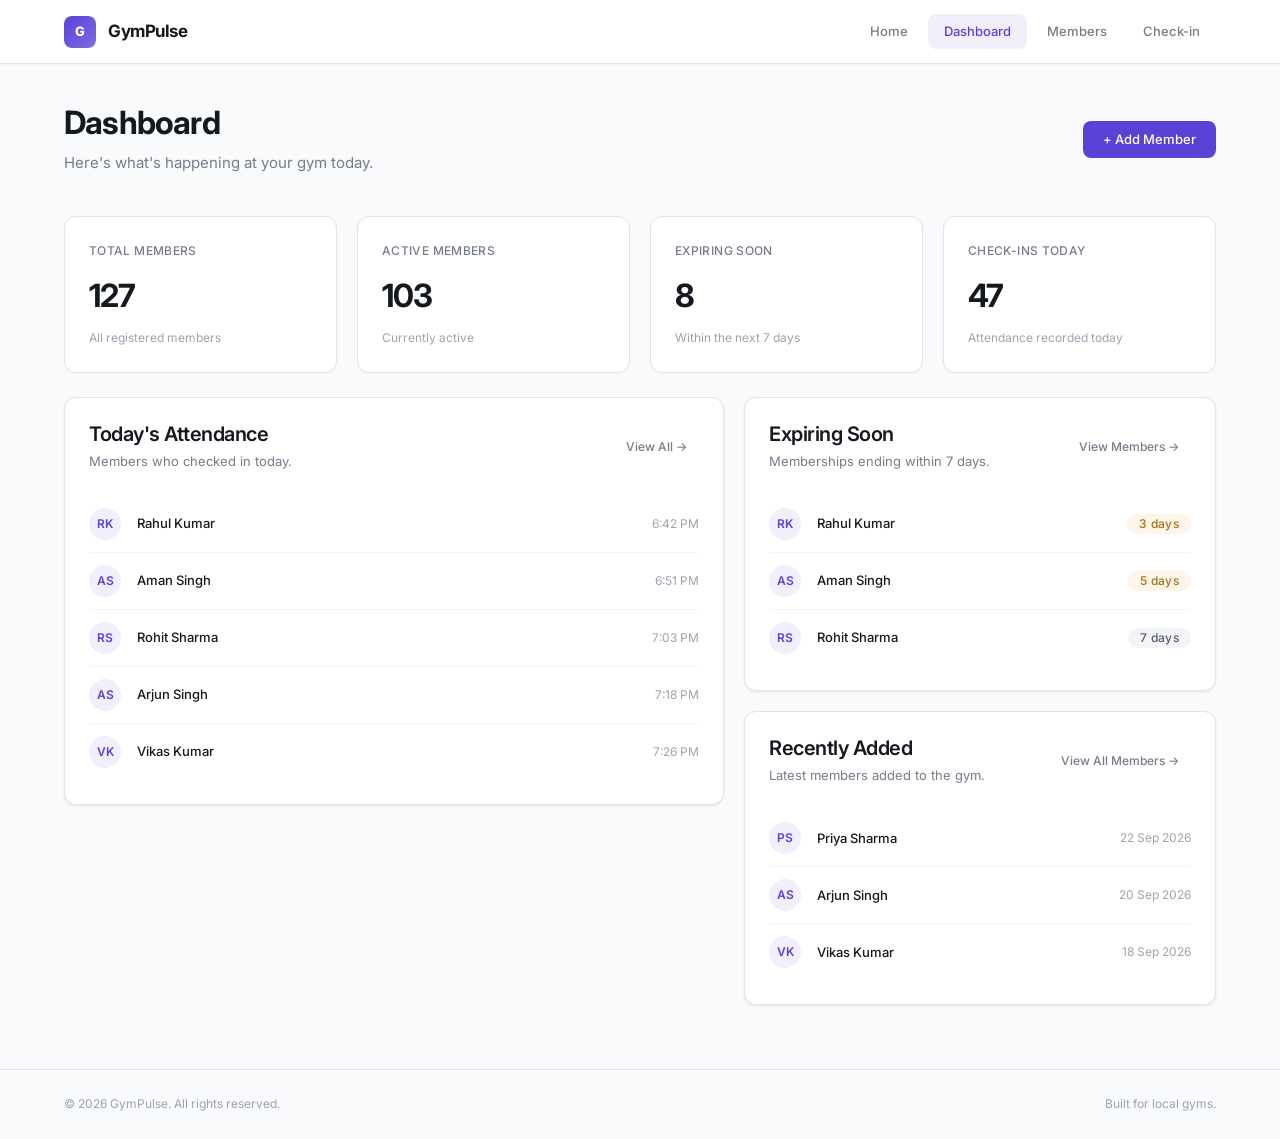
==== admin.html @ eabd54e1 "build dashboard and members UI" ====
<!DOCTYPE html>
<html lang="en">
<head>
  <meta charset="UTF-8">
  <meta name="viewport" content="width=device-width, initial-scale=1.0">
  <meta name="description" content="GymPulse Admin Dashboard — Overview of gym stats, attendance, and membership status.">
  <title>Dashboard — GymPulse</title>
  <link rel="stylesheet" href="css/style.css">
</head>
<body>
  <div class="page">

    <!-- Navigation -->
    <nav class="nav" aria-label="Main navigation">
      <div class="container nav__inner">
        <a href="index.html" class="nav__brand" id="nav-brand">
          <div class="nav__logo" aria-hidden="true">G</div>
          <span class="nav__brand-name">GymPulse</span>
        </a>

        <button
          class="nav__toggle"
          id="nav-toggle"
          aria-label="Toggle navigation menu"
          aria-expanded="false"
          aria-controls="nav-links"
        >
          <span></span>
          <span></span>
          <span></span>
        </button>

        <div class="nav__links" id="nav-links" role="menubar">
          <a href="index.html" class="nav__link" role="menuitem">Home</a>
          <a href="admin.html" class="nav__link" role="menuitem">Dashboard</a>
          <a href="members.html" class="nav__link" role="menuitem">Members</a>
          <a href="check-in.html" class="nav__link" role="menuitem">Check-in</a>
        </div>
      </div>
    </nav>

    <!-- Main Content -->
    <main class="page__content">
      <div class="container">

        <!-- Page Header -->
        <header class="page-header">
          <div class="page-header__row">
            <div>
              <h1 class="page-header__title">Dashboard</h1>
              <p class="page-header__subtitle">Here's what's happening at your gym today.</p>
            </div>
            <a href="add-member.html" class="btn btn--primary" id="btn-add-member">
              + Add Member
            </a>
          </div>
        </header>

        <!-- Stats Grid -->
        <section class="stats-grid mb-6" aria-label="Gym statistics">
          <div class="stat-card" id="stat-total-members">
            <p class="stat-card__label">Total Members</p>
            <p class="stat-card__value">127</p>
            <p class="stat-card__change">All registered members</p>
          </div>
          <div class="stat-card" id="stat-active-members">
            <p class="stat-card__label">Active Members</p>
            <p class="stat-card__value">103</p>
            <p class="stat-card__change">Currently active</p>
          </div>
          <div class="stat-card" id="stat-expiring-soon">
            <p class="stat-card__label">Expiring Soon</p>
            <p class="stat-card__value">8</p>
            <p class="stat-card__change">Within the next 7 days</p>
          </div>
          <div class="stat-card" id="stat-checkins-today">
            <p class="stat-card__label">Check-ins Today</p>
            <p class="stat-card__value">47</p>
            <p class="stat-card__change">Attendance recorded today</p>
          </div>
        </section>

        <!-- Dashboard Content Grid -->
        <div class="dashboard-grid">

          <!-- Today's Attendance (primary column) -->
          <section class="card dashboard-grid__main" aria-label="Today's attendance">
            <div class="card__header flex items-center justify-between">
              <div>
                <h2 class="card__title">Today's Attendance</h2>
                <p class="card__description">Members who checked in today.</p>
              </div>
              <a href="members.html" class="btn btn--ghost btn--sm" id="link-view-attendance">View All →</a>
            </div>

            <div class="list" id="attendance-list">
              <div class="list__item">
                <div class="flex items-center gap-4">
                  <div class="avatar avatar--sm" aria-hidden="true">RK</div>
                  <span class="list__item-name">Rahul Kumar</span>
                </div>
                <span class="list__item-meta">6:42 PM</span>
              </div>
              <div class="list__item">
                <div class="flex items-center gap-4">
                  <div class="avatar avatar--sm" aria-hidden="true">AS</div>
                  <span class="list__item-name">Aman Singh</span>
                </div>
                <span class="list__item-meta">6:51 PM</span>
              </div>
              <div class="list__item">
                <div class="flex items-center gap-4">
                  <div class="avatar avatar--sm" aria-hidden="true">RS</div>
                  <span class="list__item-name">Rohit Sharma</span>
                </div>
                <span class="list__item-meta">7:03 PM</span>
              </div>
              <div class="list__item">
                <div class="flex items-center gap-4">
                  <div class="avatar avatar--sm" aria-hidden="true">AS</div>
                  <span class="list__item-name">Arjun Singh</span>
                </div>
                <span class="list__item-meta">7:18 PM</span>
              </div>
              <div class="list__item">
                <div class="flex items-center gap-4">
                  <div class="avatar avatar--sm" aria-hidden="true">VK</div>
                  <span class="list__item-name">Vikas Kumar</span>
                </div>
                <span class="list__item-meta">7:26 PM</span>
              </div>
            </div>
          </section>

          <!-- Sidebar column -->
          <div class="dashboard-grid__side">

            <!-- Expiring Soon -->
            <section class="card" aria-label="Expiring memberships">
              <div class="card__header flex items-center justify-between">
                <div>
                  <h2 class="card__title">Expiring Soon</h2>
                  <p class="card__description">Memberships ending within 7 days.</p>
                </div>
                <a href="members.html" class="btn btn--ghost btn--sm" id="link-view-expiring">View Members →</a>
              </div>

              <div class="list" id="expiring-list">
                <div class="list__item">
                  <div class="flex items-center gap-4">
                    <div class="avatar avatar--sm" aria-hidden="true">RK</div>
                    <span class="list__item-name">Rahul Kumar</span>
                  </div>
                  <span class="badge badge--warning">3 days</span>
                </div>
                <div class="list__item">
                  <div class="flex items-center gap-4">
                    <div class="avatar avatar--sm" aria-hidden="true">AS</div>
                    <span class="list__item-name">Aman Singh</span>
                  </div>
                  <span class="badge badge--warning">5 days</span>
                </div>
                <div class="list__item">
                  <div class="flex items-center gap-4">
                    <div class="avatar avatar--sm" aria-hidden="true">RS</div>
                    <span class="list__item-name">Rohit Sharma</span>
                  </div>
                  <span class="badge badge--neutral">7 days</span>
                </div>
              </div>
            </section>

            <!-- Recently Added -->
            <section class="card" aria-label="Recently added members">
              <div class="card__header flex items-center justify-between">
                <div>
                  <h2 class="card__title">Recently Added</h2>
                  <p class="card__description">Latest members added to the gym.</p>
                </div>
                <a href="members.html" class="btn btn--ghost btn--sm" id="link-view-all-members">View All Members →</a>
              </div>

              <div class="list" id="recent-members-list">
                <div class="list__item">
                  <div class="flex items-center gap-4">
                    <div class="avatar avatar--sm" aria-hidden="true">PS</div>
                    <span class="list__item-name">Priya Sharma</span>
                  </div>
                  <span class="list__item-meta">22 Sep 2026</span>
                </div>
                <div class="list__item">
                  <div class="flex items-center gap-4">
                    <div class="avatar avatar--sm" aria-hidden="true">AS</div>
                    <span class="list__item-name">Arjun Singh</span>
                  </div>
                  <span class="list__item-meta">20 Sep 2026</span>
                </div>
                <div class="list__item">
                  <div class="flex items-center gap-4">
                    <div class="avatar avatar--sm" aria-hidden="true">VK</div>
                    <span class="list__item-name">Vikas Kumar</span>
                  </div>
                  <span class="list__item-meta">18 Sep 2026</span>
                </div>
              </div>
            </section>

          </div>
        </div>

      </div>
    </main>

    <!-- Footer -->
    <footer class="footer">
      <div class="container footer__inner">
        <p class="footer__text">&copy; 2026 GymPulse. All rights reserved.</p>
        <p class="footer__text">Built for local gyms.</p>
      </div>
    </footer>

  </div>

  <script src="js/app.js"></script>
</body>
</html>
---- css/style.css ----
/* ============================================
   GYM MANAGEMENT SYSTEM — Design System
   ============================================ */

/* --- Google Fonts --- */
@import url('https://fonts.googleapis.com/css2?family=Inter:wght@300;400;500;600;700;800&display=swap');

/* ============================================
   1. CSS Custom Properties (Design Tokens)
   ============================================ */
:root {
  /* --- Color Palette --- */
  --color-primary:        hsl(250, 65%, 55%);
  --color-primary-light:  hsl(250, 65%, 65%);
  --color-primary-dark:   hsl(250, 65%, 42%);
  --color-primary-subtle: hsl(250, 60%, 96%);

  --color-accent:         hsl(160, 60%, 45%);
  --color-accent-light:   hsl(160, 55%, 55%);
  --color-accent-subtle:  hsl(160, 50%, 95%);

  --color-danger:         hsl(0, 70%, 58%);
  --color-danger-subtle:  hsl(0, 70%, 96%);

  --color-warning:        hsl(38, 90%, 55%);
  --color-warning-subtle: hsl(38, 80%, 95%);

  --color-success:        hsl(150, 55%, 45%);
  --color-success-subtle: hsl(150, 50%, 95%);

  /* --- Neutrals --- */
  --color-white:          #ffffff;
  --color-gray-50:        hsl(220, 20%, 98%);
  --color-gray-100:       hsl(220, 18%, 96%);
  --color-gray-200:       hsl(220, 16%, 90%);
  --color-gray-300:       hsl(220, 14%, 82%);
  --color-gray-400:       hsl(220, 10%, 65%);
  --color-gray-500:       hsl(220, 8%, 50%);
  --color-gray-600:       hsl(220, 10%, 38%);
  --color-gray-700:       hsl(220, 14%, 28%);
  --color-gray-800:       hsl(220, 18%, 18%);
  --color-gray-900:       hsl(220, 22%, 10%);

  /* --- Surfaces --- */
  --surface-page:         var(--color-gray-50);
  --surface-card:         var(--color-white);
  --surface-elevated:     var(--color-white);
  --surface-nav:          var(--color-white);

  /* --- Text --- */
  --text-primary:         var(--color-gray-900);
  --text-secondary:       var(--color-gray-500);
  --text-tertiary:        var(--color-gray-400);
  --text-inverse:         var(--color-white);
  --text-link:            var(--color-primary);

  /* --- Typography --- */
  --font-family:          'Inter', -apple-system, BlinkMacSystemFont, 'Segoe UI', sans-serif;
  --font-size-xs:         0.75rem;    /* 12px */
  --font-size-sm:         0.8125rem;  /* 13px */
  --font-size-base:       0.9375rem;  /* 15px */
  --font-size-md:         1.0625rem;  /* 17px */
  --font-size-lg:         1.25rem;    /* 20px */
  --font-size-xl:         1.5rem;     /* 24px */
  --font-size-2xl:        2rem;       /* 32px */
  --font-size-3xl:        2.5rem;     /* 40px */

  --font-weight-light:    300;
  --font-weight-regular:  400;
  --font-weight-medium:   500;
  --font-weight-semibold: 600;
  --font-weight-bold:     700;
  --font-weight-extra:    800;

  --line-height-tight:    1.2;
  --line-height-normal:   1.5;
  --line-height-relaxed:  1.7;

  --letter-spacing-tight: -0.025em;
  --letter-spacing-normal: 0;
  --letter-spacing-wide:  0.03em;

  /* --- Spacing --- */
  --space-1:  0.25rem;   /* 4px */
  --space-2:  0.5rem;    /* 8px */
  --space-3:  0.75rem;   /* 12px */
  --space-4:  1rem;      /* 16px */
  --space-5:  1.25rem;   /* 20px */
  --space-6:  1.5rem;    /* 24px */
  --space-8:  2rem;      /* 32px */
  --space-10: 2.5rem;    /* 40px */
  --space-12: 3rem;      /* 48px */
  --space-16: 4rem;      /* 64px */
  --space-20: 5rem;      /* 80px */

  /* --- Border Radius --- */
  --radius-sm:   0.375rem;  /* 6px */
  --radius-md:   0.5rem;    /* 8px */
  --radius-lg:   0.75rem;   /* 12px */
  --radius-xl:   1rem;      /* 16px */
  --radius-full: 9999px;

  /* --- Shadows --- */
  --shadow-xs:   0 1px 2px hsla(220, 20%, 10%, 0.04);
  --shadow-sm:   0 1px 3px hsla(220, 20%, 10%, 0.06), 0 1px 2px hsla(220, 20%, 10%, 0.04);
  --shadow-md:   0 4px 6px hsla(220, 20%, 10%, 0.06), 0 2px 4px hsla(220, 20%, 10%, 0.04);
  --shadow-lg:   0 10px 15px hsla(220, 20%, 10%, 0.06), 0 4px 6px hsla(220, 20%, 10%, 0.03);
  --shadow-xl:   0 20px 25px hsla(220, 20%, 10%, 0.08), 0 8px 10px hsla(220, 20%, 10%, 0.04);

  /* --- Transitions --- */
  --transition-fast:   150ms ease;
  --transition-base:   200ms ease;
  --transition-slow:   300ms ease;

  /* --- Layout --- */
  --container-max:     1200px;
  --container-narrow:  800px;
  --nav-height:        4rem;
  --sidebar-width:     260px;
}


/* ============================================
   2. CSS Reset
   ============================================ */
*,
*::before,
*::after {
  box-sizing: border-box;
  margin: 0;
  padding: 0;
}

html {
  -webkit-text-size-adjust: 100%;
  -webkit-font-smoothing: antialiased;
  -moz-osx-font-smoothing: grayscale;
  scroll-behavior: smooth;
}

body {
  font-family: var(--font-family);
  font-size: var(--font-size-base);
  font-weight: var(--font-weight-regular);
  line-height: var(--line-height-normal);
  color: var(--text-primary);
  background-color: var(--surface-page);
  min-height: 100vh;
}

img, svg, video {
  display: block;
  max-width: 100%;
}

a {
  color: var(--text-link);
  text-decoration: none;
  transition: color var(--transition-fast);
}

a:hover {
  color: var(--color-primary-dark);
}

ul, ol {
  list-style: none;
}

button, input, select, textarea {
  font: inherit;
  color: inherit;
  border: none;
  outline: none;
  background: none;
}

button {
  cursor: pointer;
}

table {
  border-collapse: collapse;
  width: 100%;
}


/* ============================================
   3. Typography
   ============================================ */
h1, h2, h3, h4, h5, h6 {
  font-weight: var(--font-weight-bold);
  line-height: var(--line-height-tight);
  letter-spacing: var(--letter-spacing-tight);
  color: var(--text-primary);
}

h1 { font-size: var(--font-size-3xl); }
h2 { font-size: var(--font-size-2xl); }
h3 { font-size: var(--font-size-xl); }
h4 { font-size: var(--font-size-lg); }
h5 { font-size: var(--font-size-md); }
h6 { font-size: var(--font-size-base); font-weight: var(--font-weight-semibold); }

p {
  color: var(--text-secondary);
  line-height: var(--line-height-relaxed);
}

.text-sm { font-size: var(--font-size-sm); }
.text-xs { font-size: var(--font-size-xs); }
.text-muted { color: var(--text-tertiary); }
.text-center { text-align: center; }


/* ============================================
   4. Layout
   ============================================ */
.container {
  width: 100%;
  max-width: var(--container-max);
  margin-inline: auto;
  padding-inline: var(--space-6);
}

.container--narrow {
  max-width: var(--container-narrow);
}

.page {
  min-height: 100vh;
  display: flex;
  flex-direction: column;
}

.page__content {
  flex: 1;
  padding-top: var(--space-10);
  padding-bottom: var(--space-16);
}

.page-header {
  margin-bottom: var(--space-10);
}

.page-header__title {
  font-size: var(--font-size-2xl);
  margin-bottom: var(--space-2);
}

.page-header__subtitle {
  font-size: var(--font-size-base);
  color: var(--text-secondary);
  font-weight: var(--font-weight-regular);
}

.page-header__row {
  display: flex;
  align-items: center;
  justify-content: space-between;
  gap: var(--space-4);
  flex-wrap: wrap;
}


/* ============================================
   5. Navigation
   ============================================ */
.nav {
  background: var(--surface-nav);
  border-bottom: 1px solid var(--color-gray-200);
  height: var(--nav-height);
  position: sticky;
  top: 0;
  z-index: 100;
  box-shadow: var(--shadow-xs);
}

.nav__inner {
  display: flex;
  align-items: center;
  justify-content: space-between;
  height: 100%;
}

.nav__brand {
  display: flex;
  align-items: center;
  gap: var(--space-3);
  text-decoration: none;
  color: var(--text-primary);
}

.nav__logo {
  width: 2rem;
  height: 2rem;
  background: linear-gradient(135deg, var(--color-primary), var(--color-primary-light));
  border-radius: var(--radius-md);
  display: flex;
  align-items: center;
  justify-content: center;
  color: var(--text-inverse);
  font-weight: var(--font-weight-extra);
  font-size: var(--font-size-sm);
}

.nav__brand-name {
  font-size: var(--font-size-md);
  font-weight: var(--font-weight-bold);
  letter-spacing: var(--letter-spacing-tight);
}

.nav__links {
  display: flex;
  align-items: center;
  gap: var(--space-1);
}

.nav__link {
  display: flex;
  align-items: center;
  gap: var(--space-2);
  padding: var(--space-2) var(--space-4);
  font-size: var(--font-size-sm);
  font-weight: var(--font-weight-medium);
  color: var(--text-secondary);
  border-radius: var(--radius-md);
  transition: all var(--transition-fast);
  text-decoration: none;
}

.nav__link:hover {
  color: var(--text-primary);
  background: var(--color-gray-100);
}

.nav__link--active {
  color: var(--color-primary);
  background: var(--color-primary-subtle);
}

.nav__link--active:hover {
  color: var(--color-primary-dark);
  background: var(--color-primary-subtle);
}

/* Mobile nav toggle */
.nav__toggle {
  display: none;
  flex-direction: column;
  gap: 5px;
  padding: var(--space-2);
  cursor: pointer;
}

.nav__toggle span {
  display: block;
  width: 20px;
  height: 2px;
  background: var(--text-primary);
  border-radius: 2px;
  transition: all var(--transition-fast);
}


/* ============================================
   6. Cards
   ============================================ */
.card {
  background: var(--surface-card);
  border: 1px solid var(--color-gray-200);
  border-radius: var(--radius-lg);
  padding: var(--space-6);
  box-shadow: var(--shadow-sm);
}

.card--elevated {
  box-shadow: var(--shadow-md);
  border-color: transparent;
}

.card__header {
  margin-bottom: var(--space-6);
}

.card__title {
  font-size: var(--font-size-lg);
  font-weight: var(--font-weight-semibold);
  margin-bottom: var(--space-1);
}

.card__description {
  font-size: var(--font-size-sm);
  color: var(--text-secondary);
}


/* ============================================
   7. Buttons
   ============================================ */
.btn {
  display: inline-flex;
  align-items: center;
  justify-content: center;
  gap: var(--space-2);
  padding: var(--space-3) var(--space-5);
  font-size: var(--font-size-sm);
  font-weight: var(--font-weight-medium);
  border-radius: var(--radius-md);
  transition: all var(--transition-fast);
  white-space: nowrap;
  text-decoration: none;
  line-height: 1;
}

.btn--primary {
  background: var(--color-primary);
  color: var(--text-inverse);
}

.btn--primary:hover {
  background: var(--color-primary-dark);
  color: var(--text-inverse);
}

.btn--secondary {
  background: var(--color-gray-100);
  color: var(--text-primary);
}

.btn--secondary:hover {
  background: var(--color-gray-200);
}

.btn--outline {
  border: 1px solid var(--color-gray-300);
  color: var(--text-primary);
  background: var(--surface-card);
}

.btn--outline:hover {
  border-color: var(--color-gray-400);
  background: var(--color-gray-50);
}

.btn--danger {
  background: var(--color-danger);
  color: var(--text-inverse);
}

.btn--danger:hover {
  background: hsl(0, 70%, 50%);
  color: var(--text-inverse);
}

.btn--ghost {
  color: var(--text-secondary);
}

.btn--ghost:hover {
  background: var(--color-gray-100);
  color: var(--text-primary);
}

.btn--sm {
  padding: var(--space-2) var(--space-3);
  font-size: var(--font-size-xs);
}

.btn--lg {
  padding: var(--space-4) var(--space-8);
  font-size: var(--font-size-base);
  border-radius: var(--radius-lg);
}

.btn--full {
  width: 100%;
}


/* ============================================
   8. Forms
   ============================================ */
.form-group {
  margin-bottom: var(--space-5);
}

.form-label {
  display: block;
  font-size: var(--font-size-sm);
  font-weight: var(--font-weight-medium);
  color: var(--text-primary);
  margin-bottom: var(--space-2);
}

.form-input,
.form-select,
.form-textarea {
  width: 100%;
  padding: var(--space-3) var(--space-4);
  font-size: var(--font-size-base);
  color: var(--text-primary);
  background: var(--surface-card);
  border: 1px solid var(--color-gray-300);
  border-radius: var(--radius-md);
  transition: border-color var(--transition-fast), box-shadow var(--transition-fast);
}

.form-input:focus,
.form-select:focus,
.form-textarea:focus {
  border-color: var(--color-primary);
  box-shadow: 0 0 0 3px hsla(250, 65%, 55%, 0.12);
}

.form-input::placeholder {
  color: var(--text-tertiary);
}

.form-textarea {
  resize: vertical;
  min-height: 100px;
}

.form-hint {
  font-size: var(--font-size-xs);
  color: var(--text-tertiary);
  margin-top: var(--space-1);
}

.form-error {
  font-size: var(--font-size-xs);
  color: var(--color-danger);
  margin-top: var(--space-1);
}


/* ============================================
   9. Badges
   ============================================ */
.badge {
  display: inline-flex;
  align-items: center;
  padding: var(--space-1) var(--space-3);
  font-size: var(--font-size-xs);
  font-weight: var(--font-weight-medium);
  border-radius: var(--radius-full);
  line-height: 1;
  letter-spacing: var(--letter-spacing-wide);
}

.badge--primary {
  background: var(--color-primary-subtle);
  color: var(--color-primary);
}

.badge--success {
  background: var(--color-success-subtle);
  color: var(--color-success);
}

.badge--warning {
  background: var(--color-warning-subtle);
  color: hsl(38, 70%, 38%);
}

.badge--danger {
  background: var(--color-danger-subtle);
  color: var(--color-danger);
}

.badge--neutral {
  background: var(--color-gray-100);
  color: var(--color-gray-600);
}


/* ============================================
   10. Tables
   ============================================ */
.table-wrapper {
  overflow-x: auto;
  border: 1px solid var(--color-gray-200);
  border-radius: var(--radius-lg);
}

.table {
  width: 100%;
  font-size: var(--font-size-sm);
}

.table th {
  text-align: left;
  padding: var(--space-3) var(--space-4);
  font-weight: var(--font-weight-medium);
  color: var(--text-secondary);
  font-size: var(--font-size-xs);
  text-transform: uppercase;
  letter-spacing: var(--letter-spacing-wide);
  background: var(--color-gray-50);
  border-bottom: 1px solid var(--color-gray-200);
}

.table td {
  padding: var(--space-4);
  border-bottom: 1px solid var(--color-gray-100);
  color: var(--text-primary);
}

.table tbody tr:last-child td {
  border-bottom: none;
}

.table tbody tr:hover {
  background: var(--color-gray-50);
}

.mobile-status-badge {
  display: none;
}



/* ============================================
   11. Stats / Metrics Cards
   ============================================ */
.stats-grid {
  display: grid;
  grid-template-columns: repeat(auto-fit, minmax(220px, 1fr));
  gap: var(--space-5);
}

.stat-card {
  background: var(--surface-card);
  border: 1px solid var(--color-gray-200);
  border-radius: var(--radius-lg);
  padding: var(--space-6);
  box-shadow: var(--shadow-xs);
}

.stat-card__label {
  font-size: var(--font-size-xs);
  font-weight: var(--font-weight-medium);
  color: var(--text-secondary);
  text-transform: uppercase;
  letter-spacing: var(--letter-spacing-wide);
  margin-bottom: var(--space-2);
}

.stat-card__value {
  font-size: var(--font-size-2xl);
  font-weight: var(--font-weight-bold);
  color: var(--text-primary);
  letter-spacing: var(--letter-spacing-tight);
}

.stat-card__change {
  font-size: var(--font-size-xs);
  color: var(--text-tertiary);
  margin-top: var(--space-1);
}


/* ============================================
   12. Empty States
   ============================================ */
.empty-state {
  text-align: center;
  padding: var(--space-16) var(--space-6);
}

.empty-state__icon {
  font-size: 3rem;
  margin-bottom: var(--space-4);
  opacity: 0.4;
}

.empty-state__title {
  font-size: var(--font-size-lg);
  font-weight: var(--font-weight-semibold);
  margin-bottom: var(--space-2);
}

.empty-state__description {
  font-size: var(--font-size-sm);
  color: var(--text-secondary);
  max-width: 400px;
  margin-inline: auto;
  margin-bottom: var(--space-6);
}


/* ============================================
   13. Avatar
   ============================================ */
.avatar {
  width: 2.5rem;
  height: 2.5rem;
  border-radius: var(--radius-full);
  background: var(--color-primary-subtle);
  color: var(--color-primary);
  display: flex;
  align-items: center;
  justify-content: center;
  font-weight: var(--font-weight-semibold);
  font-size: var(--font-size-sm);
  flex-shrink: 0;
}

.avatar--sm {
  width: 2rem;
  height: 2rem;
  font-size: var(--font-size-xs);
}

.avatar--lg {
  width: 4rem;
  height: 4rem;
  font-size: var(--font-size-lg);
}

.avatar--xl {
  width: 5rem;
  height: 5rem;
  font-size: var(--font-size-xl);
}


/* ============================================
   14. Footer
   ============================================ */
.footer {
  border-top: 1px solid var(--color-gray-200);
  padding: var(--space-6) 0;
  margin-top: auto;
}

.footer__inner {
  display: flex;
  align-items: center;
  justify-content: space-between;
  flex-wrap: wrap;
  gap: var(--space-4);
}

.footer__text {
  font-size: var(--font-size-xs);
  color: var(--text-tertiary);
}


/* ============================================
   15. Utility Classes
   ============================================ */
.sr-only {
  position: absolute;
  width: 1px;
  height: 1px;
  padding: 0;
  margin: -1px;
  overflow: hidden;
  clip: rect(0, 0, 0, 0);
  border: 0;
}

.flex { display: flex; }
.flex-col { flex-direction: column; }
.items-center { align-items: center; }
.justify-between { justify-content: space-between; }
.gap-2 { gap: var(--space-2); }
.gap-4 { gap: var(--space-4); }
.gap-6 { gap: var(--space-6); }

.mt-4 { margin-top: var(--space-4); }
.mt-6 { margin-top: var(--space-6); }
.mt-8 { margin-top: var(--space-8); }
.mb-4 { margin-bottom: var(--space-4); }
.mb-6 { margin-bottom: var(--space-6); }

.grid-2 {
  display: grid;
  grid-template-columns: repeat(2, 1fr);
  gap: var(--space-5);
}


/* ============================================
   16. Hero / Landing Specific
   ============================================ */
.hero {
  display: flex;
  align-items: center;
  justify-content: center;
  min-height: calc(100vh - var(--nav-height));
  text-align: center;
  padding: var(--space-8);
}

.hero__content {
  max-width: 600px;
}

.hero__badge {
  display: inline-flex;
  align-items: center;
  gap: var(--space-2);
  padding: var(--space-2) var(--space-4);
  background: var(--color-primary-subtle);
  color: var(--color-primary);
  border-radius: var(--radius-full);
  font-size: var(--font-size-xs);
  font-weight: var(--font-weight-semibold);
  margin-bottom: var(--space-6);
  letter-spacing: var(--letter-spacing-wide);
}

.hero__title {
  font-size: var(--font-size-3xl);
  font-weight: var(--font-weight-extra);
  line-height: 1.1;
  margin-bottom: var(--space-5);
  letter-spacing: -0.03em;
}

.hero__title span {
  background: linear-gradient(135deg, var(--color-primary), var(--color-accent));
  -webkit-background-clip: text;
  -webkit-text-fill-color: transparent;
  background-clip: text;
}

.hero__description {
  font-size: var(--font-size-md);
  color: var(--text-secondary);
  line-height: var(--line-height-relaxed);
  margin-bottom: var(--space-8);
}

.hero__actions {
  display: flex;
  align-items: center;
  justify-content: center;
  gap: var(--space-4);
  flex-wrap: wrap;
}


/* ============================================
   17. Check-in Page Specific
   ============================================ */
.checkin-container {
  display: flex;
  align-items: center;
  justify-content: center;
  min-height: 100vh;
  padding: var(--space-6);
  background: linear-gradient(135deg, hsl(250, 40%, 16%), hsl(250, 50%, 10%));
}

.checkin-card {
  background: var(--surface-card);
  border-radius: var(--radius-xl);
  padding: var(--space-10) var(--space-8);
  text-align: center;
  max-width: 420px;
  width: 100%;
  box-shadow: var(--shadow-xl);
}

.checkin-card__logo {
  width: 3.5rem;
  height: 3.5rem;
  background: linear-gradient(135deg, var(--color-primary), var(--color-primary-light));
  border-radius: var(--radius-lg);
  display: flex;
  align-items: center;
  justify-content: center;
  color: var(--text-inverse);
  font-weight: var(--font-weight-extra);
  font-size: var(--font-size-lg);
  margin: 0 auto var(--space-6);
}

.checkin-card__title {
  font-size: var(--font-size-xl);
  margin-bottom: var(--space-2);
}

.checkin-card__description {
  font-size: var(--font-size-sm);
  color: var(--text-secondary);
  margin-bottom: var(--space-8);
}


/* ============================================
   18. Dashboard Layout
   ============================================ */
.dashboard-grid {
  display: grid;
  grid-template-columns: 1.4fr 1fr;
  gap: var(--space-5);
  align-items: start;
}

.dashboard-grid__side {
  display: flex;
  flex-direction: column;
  gap: var(--space-5);
}


/* ============================================
   19. List Component
   ============================================ */
.list__item {
  display: flex;
  align-items: center;
  justify-content: space-between;
  padding: var(--space-3) 0;
  border-bottom: 1px solid var(--color-gray-100);
  gap: var(--space-4);
}

.list__item:last-child {
  border-bottom: none;
}

.list__item-name {
  font-size: var(--font-size-sm);
  font-weight: var(--font-weight-medium);
  color: var(--text-primary);
}

.list__item-meta {
  font-size: var(--font-size-xs);
  color: var(--text-tertiary);
  white-space: nowrap;
}


/* ============================================
   18. Responsive
   ============================================ */

/* Tablet */
@media (max-width: 768px) {
  :root {
    --font-size-3xl: 2rem;
    --font-size-2xl: 1.625rem;
  }

  .nav__links {
    display: none;
    position: absolute;
    top: var(--nav-height);
    left: 0;
    right: 0;
    background: var(--surface-nav);
    flex-direction: column;
    padding: var(--space-4) var(--space-6);
    border-bottom: 1px solid var(--color-gray-200);
    box-shadow: var(--shadow-md);
  }

  .nav__links--open {
    display: flex;
  }

  .nav__link {
    width: 100%;
    padding: var(--space-3) var(--space-4);
  }

  .nav__toggle {
    display: flex;
  }

  .grid-2 {
    grid-template-columns: 1fr;
  }

  .page-header__row {
    flex-direction: column;
    align-items: flex-start;
  }

  .hero__title {
    font-size: var(--font-size-2xl);
  }

  .hero__actions {
    flex-direction: column;
    width: 100%;
  }

  .hero__actions .btn {
    width: 100%;
  }

  .footer__inner {
    flex-direction: column;
    text-align: center;
  }

  .dashboard-grid {
    grid-template-columns: 1fr;
  }

  .card__header.flex {
    flex-direction: column;
    align-items: flex-start;
    gap: var(--space-3);
  }

  /* Responsive Members Table as Stacked Cards */
  .hide-on-mobile {
    display: none !important;
  }
  
  .mobile-status-badge {
    display: block;
  }

  #members-table-wrapper {
    border: none;
    background: transparent;
  }

  #members-table, 
  #members-table tbody, 
  #members-table tr, 
  #members-table td {
    display: block;
    width: 100%;
  }

  #members-table thead {
    display: none;
  }

  #members-table tr {
    background: var(--surface-card);
    border: 1px solid var(--color-gray-200);
    border-radius: var(--radius-lg);
    margin-bottom: var(--space-3);
    padding: var(--space-4);
    box-shadow: var(--shadow-sm);
  }

  #members-table td {
    padding: var(--space-1) 0;
    border: none;
    display: flex;
    justify-content: space-between;
    align-items: center;
    font-size: var(--font-size-sm);
  }

  #members-table td[data-label]::before {
    content: attr(data-label);
    font-size: var(--font-size-xs);
    color: var(--text-secondary);
    text-transform: uppercase;
    font-weight: var(--font-weight-medium);
  }

  #members-table td[data-label="Member"] {
    margin-bottom: var(--space-2);
    padding-bottom: var(--space-3);
    border-bottom: 1px solid var(--color-gray-100);
    justify-content: flex-start;
  }

  #members-table td[data-label="Member"]::before {
    display: none;
  }

  #members-table td[data-action] {
    margin-top: var(--space-2);
    padding-top: var(--space-3);
    border-top: 1px solid var(--color-gray-100);
    justify-content: flex-end;
  }
  
  #members-table td[data-action]::before {
    display: none;
  }

  /* Stack Search & Filter on Mobile */
  [aria-label="Search and filter members"] .flex {
    flex-direction: column;
    align-items: stretch;
  }
  
  [aria-label="Search and filter members"] .form-select {
    width: 100% !important;
  }
}

/* Mobile */
@media (max-width: 480px) {
  .container {
    padding-inline: var(--space-4);
  }

  .card {
    padding: var(--space-4);
  }

  .stat-card {
    padding: var(--space-4);
  }

  .stats-grid {
    grid-template-columns: 1fr 1fr;
    gap: var(--space-3);
  }

  .checkin-card {
    padding: var(--space-8) var(--space-5);
  }
}
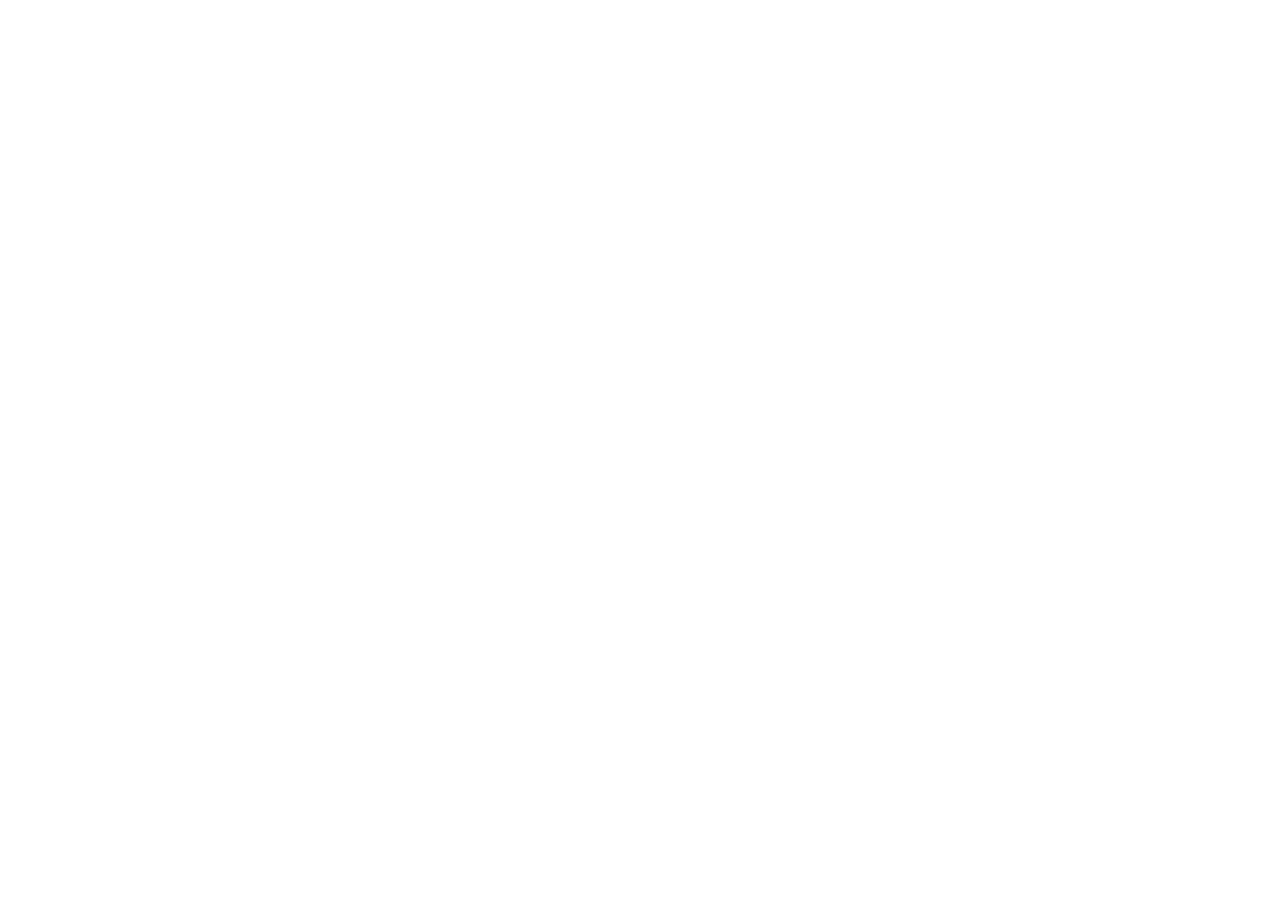
==== commit 89e070e5: "connected to database and also fix some problems" ====
--- a/admin.html
+++ b/admin.html
@@ -7,7 +7,7 @@
   <title>Dashboard — GymPulse</title>
   <link rel="stylesheet" href="css/style.css">
 </head>
-<body>
+<body style="display: none;">
   <div class="page">
 
     <!-- Navigation -->
@@ -35,6 +35,7 @@
           <a href="admin.html" class="nav__link" role="menuitem">Dashboard</a>
           <a href="members.html" class="nav__link" role="menuitem">Members</a>
           <a href="check-in.html" class="nav__link" role="menuitem">Check-in</a>
+          <a href="#" class="nav__link text-danger" role="menuitem" id="nav-logout">Logout</a>
         </div>
       </div>
     </nav>
@@ -221,6 +222,19 @@
 
   </div>
 
+  <script type="module" src="js/supabase-client.js"></script>
+  <script type="module" src="js/auth.js"></script>
   <script src="js/app.js"></script>
+  <script type="module">
+    import { Auth } from './js/auth.js';
+    Auth.requireAdmin().then(isAuthorized => {
+      if (isAuthorized) {
+        document.getElementById('nav-logout').addEventListener('click', (e) => {
+          e.preventDefault();
+          Auth.logout();
+        });
+      }
+    });
+  </script>
 </body>
 </html>
